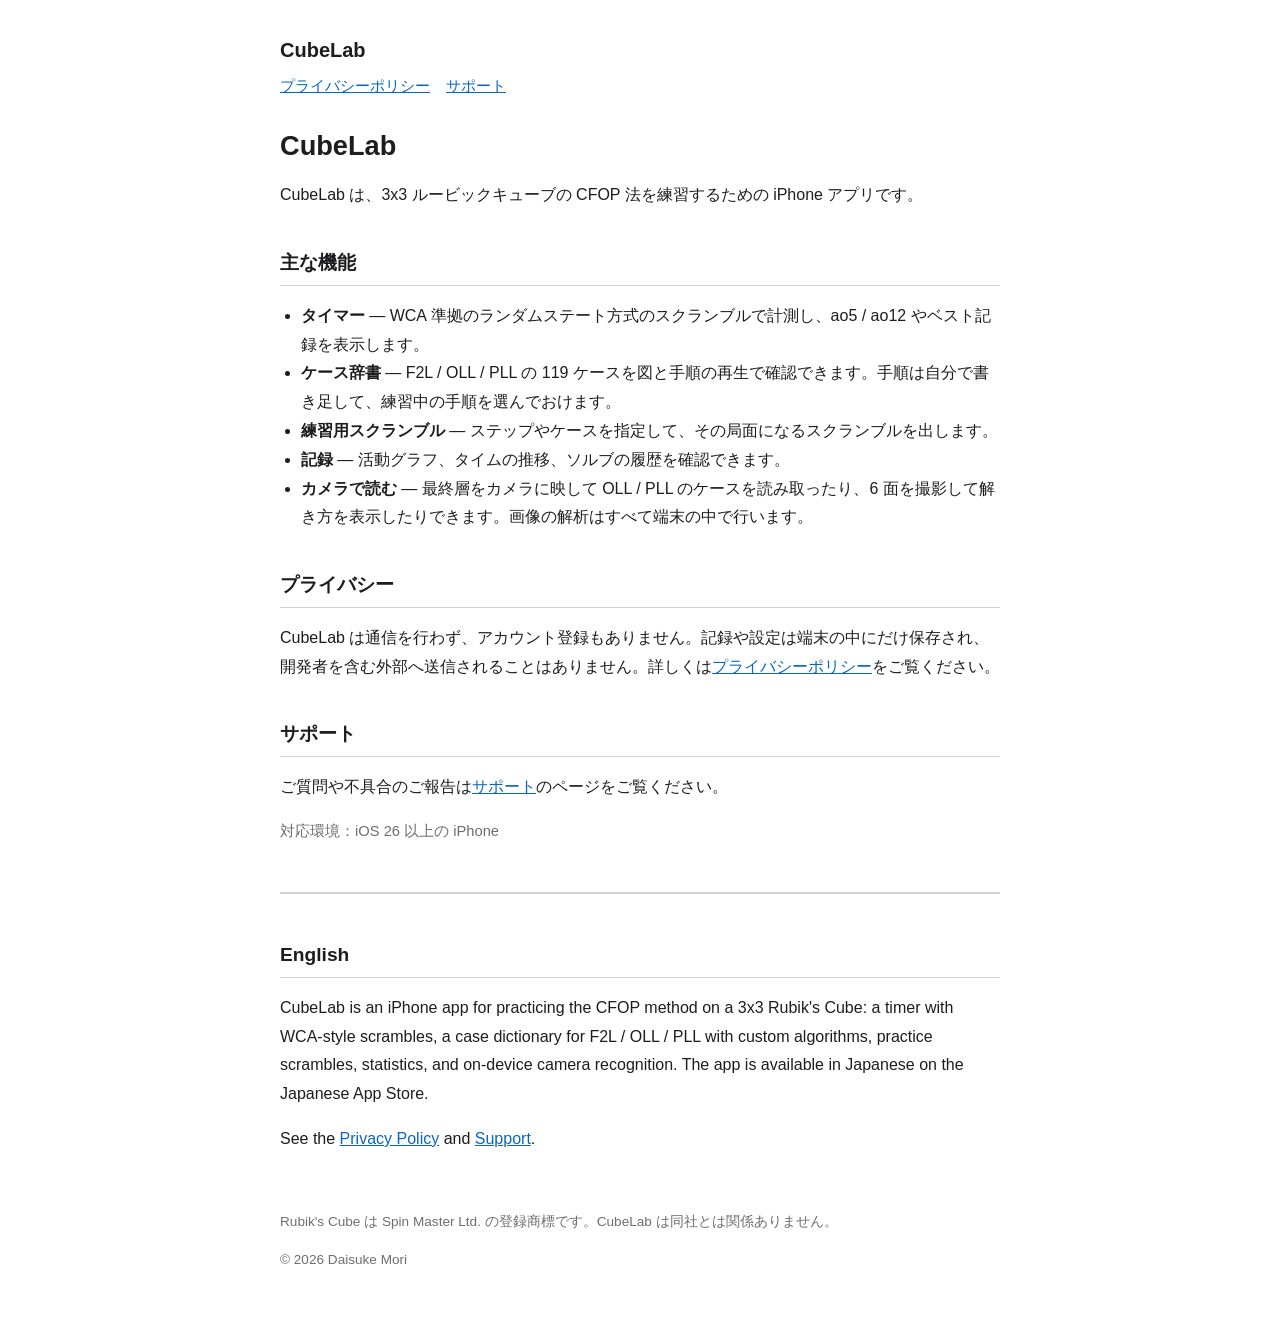
==== index.html @ e1af6f7c "CubeLab の紹介・プライバシーポリシー・サポートページを追加" ====
<!doctype html>
<html lang="ja">
<head>
<meta charset="utf-8">
<meta name="viewport" content="width=device-width, initial-scale=1">
<title>CubeLab</title>
<meta name="description" content="CubeLab は、3x3 ルービックキューブの CFOP 練習用 iPhone アプリです。">
<link rel="stylesheet" href="style.css">
</head>
<body>
<header>
  <a class="brand" href="./">CubeLab</a>
  <nav><a href="privacy.html">プライバシーポリシー</a><a href="support.html">サポート</a></nav>
</header>
<main>
<h1>CubeLab</h1>
<p>CubeLab は、3x3 ルービックキューブの CFOP 法を練習するための iPhone アプリです。</p>

<h2>主な機能</h2>
<ul>
  <li><strong>タイマー</strong> — WCA 準拠のランダムステート方式のスクランブルで計測し、ao5 / ao12 やベスト記録を表示します。</li>
  <li><strong>ケース辞書</strong> — F2L / OLL / PLL の 119 ケースを図と手順の再生で確認できます。手順は自分で書き足して、練習中の手順を選んでおけます。</li>
  <li><strong>練習用スクランブル</strong> — ステップやケースを指定して、その局面になるスクランブルを出します。</li>
  <li><strong>記録</strong> — 活動グラフ、タイムの推移、ソルブの履歴を確認できます。</li>
  <li><strong>カメラで読む</strong> — 最終層をカメラに映して OLL / PLL のケースを読み取ったり、6 面を撮影して解き方を表示したりできます。画像の解析はすべて端末の中で行います。</li>
</ul>

<h2>プライバシー</h2>
<p>CubeLab は通信を行わず、アカウント登録もありません。記録や設定は端末の中にだけ保存され、開発者を含む外部へ送信されることはありません。詳しくは<a href="privacy.html">プライバシーポリシー</a>をご覧ください。</p>

<h2>サポート</h2>
<p>ご質問や不具合のご報告は<a href="support.html">サポート</a>のページをご覧ください。</p>

<p class="muted">対応環境：iOS 26 以上の iPhone</p>

<section class="en" lang="en">
<h2>English</h2>
<p>CubeLab is an iPhone app for practicing the CFOP method on a 3x3 Rubik's Cube: a timer with WCA-style scrambles, a case dictionary for F2L / OLL / PLL with custom algorithms, practice scrambles, statistics, and on-device camera recognition. The app is available in Japanese on the Japanese App Store.</p>
<p>See the <a href="privacy.html#en">Privacy Policy</a> and <a href="support.html#en">Support</a>.</p>
</section>
</main>
<footer>
  <p>Rubik's Cube は Spin Master Ltd. の登録商標です。CubeLab は同社とは関係ありません。</p>
  <p>&copy; 2026 Daisuke Mori</p>
</footer>
</body>
</html>
---- style.css ----
:root { color-scheme: light dark; --fg:#1d1d1f; --bg:#ffffff; --muted:#6e6e73; --accent:#0a66c2; --line:#d2d2d7; }
@media (prefers-color-scheme: dark) { :root { --fg:#f5f5f7; --bg:#111113; --muted:#a1a1a6; --accent:#5aa9ff; --line:#3a3a3c; } }
* { box-sizing: border-box; }
body { margin:0; background:var(--bg); color:var(--fg);
  font-family: -apple-system, BlinkMacSystemFont, "Hiragino Sans", "Hiragino Kaku Gothic ProN", "Noto Sans JP", "Yu Gothic", Meiryo, sans-serif;
  line-height:1.8; -webkit-text-size-adjust:100%; }
main, header, footer { max-width: 760px; margin: 0 auto; padding: 0 20px; }
header { padding-top: 32px; }
header a.brand { color: var(--fg); text-decoration: none; font-weight: 700; font-size: 1.25rem; }
nav { margin-top: 4px; font-size: .95rem; }
nav a { margin-right: 16px; }
h1 { font-size: 1.7rem; line-height:1.4; margin: 28px 0 8px; }
h2 { font-size: 1.2rem; margin-top: 36px; padding-bottom: 4px; border-bottom: 1px solid var(--line); }
h3 { font-size: 1.05rem; margin-top: 24px; }
a { color: var(--accent); }
.muted { color: var(--muted); font-size: .92rem; }
ul { padding-left: 1.3em; }
section.en { margin-top: 48px; padding-top: 8px; border-top: 2px solid var(--line); }
footer { margin-top: 56px; padding-bottom: 40px; color: var(--muted); font-size: .85rem; }
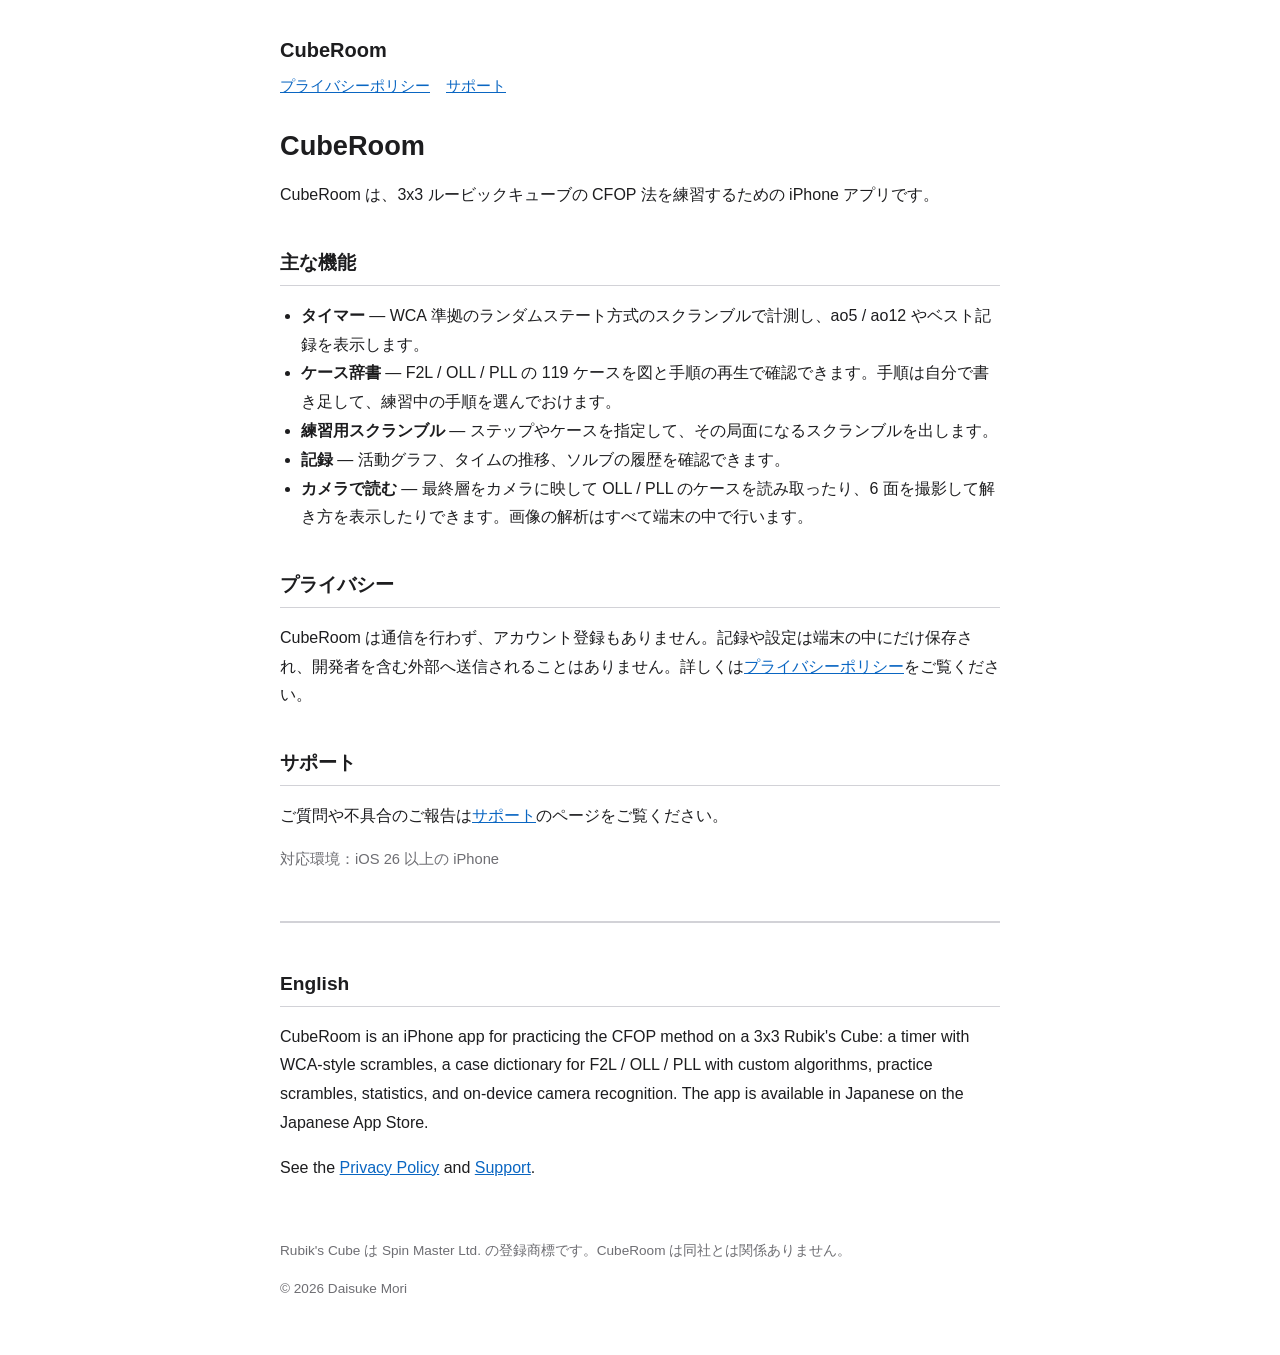
==== commit 4bc38019: "アプリ名を CubeRoom、リポジトリを cuberoom-site にする" ====
--- a/index.html
+++ b/index.html
@@ -3,18 +3,18 @@
 <head>
 <meta charset="utf-8">
 <meta name="viewport" content="width=device-width, initial-scale=1">
-<title>CubeLab</title>
-<meta name="description" content="CubeLab は、3x3 ルービックキューブの CFOP 練習用 iPhone アプリです。">
+<title>CubeRoom</title>
+<meta name="description" content="CubeRoom は、3x3 ルービックキューブの CFOP 練習用 iPhone アプリです。">
 <link rel="stylesheet" href="style.css">
 </head>
 <body>
 <header>
-  <a class="brand" href="./">CubeLab</a>
+  <a class="brand" href="./">CubeRoom</a>
   <nav><a href="privacy.html">プライバシーポリシー</a><a href="support.html">サポート</a></nav>
 </header>
 <main>
-<h1>CubeLab</h1>
-<p>CubeLab は、3x3 ルービックキューブの CFOP 法を練習するための iPhone アプリです。</p>
+<h1>CubeRoom</h1>
+<p>CubeRoom は、3x3 ルービックキューブの CFOP 法を練習するための iPhone アプリです。</p>
 
 <h2>主な機能</h2>
 <ul>
@@ -26,7 +26,7 @@
 </ul>
 
 <h2>プライバシー</h2>
-<p>CubeLab は通信を行わず、アカウント登録もありません。記録や設定は端末の中にだけ保存され、開発者を含む外部へ送信されることはありません。詳しくは<a href="privacy.html">プライバシーポリシー</a>をご覧ください。</p>
+<p>CubeRoom は通信を行わず、アカウント登録もありません。記録や設定は端末の中にだけ保存され、開発者を含む外部へ送信されることはありません。詳しくは<a href="privacy.html">プライバシーポリシー</a>をご覧ください。</p>
 
 <h2>サポート</h2>
 <p>ご質問や不具合のご報告は<a href="support.html">サポート</a>のページをご覧ください。</p>
@@ -35,12 +35,12 @@
 
 <section class="en" lang="en">
 <h2>English</h2>
-<p>CubeLab is an iPhone app for practicing the CFOP method on a 3x3 Rubik's Cube: a timer with WCA-style scrambles, a case dictionary for F2L / OLL / PLL with custom algorithms, practice scrambles, statistics, and on-device camera recognition. The app is available in Japanese on the Japanese App Store.</p>
+<p>CubeRoom is an iPhone app for practicing the CFOP method on a 3x3 Rubik's Cube: a timer with WCA-style scrambles, a case dictionary for F2L / OLL / PLL with custom algorithms, practice scrambles, statistics, and on-device camera recognition. The app is available in Japanese on the Japanese App Store.</p>
 <p>See the <a href="privacy.html#en">Privacy Policy</a> and <a href="support.html#en">Support</a>.</p>
 </section>
 </main>
 <footer>
-  <p>Rubik's Cube は Spin Master Ltd. の登録商標です。CubeLab は同社とは関係ありません。</p>
+  <p>Rubik's Cube は Spin Master Ltd. の登録商標です。CubeRoom は同社とは関係ありません。</p>
   <p>&copy; 2026 Daisuke Mori</p>
 </footer>
 </body>
